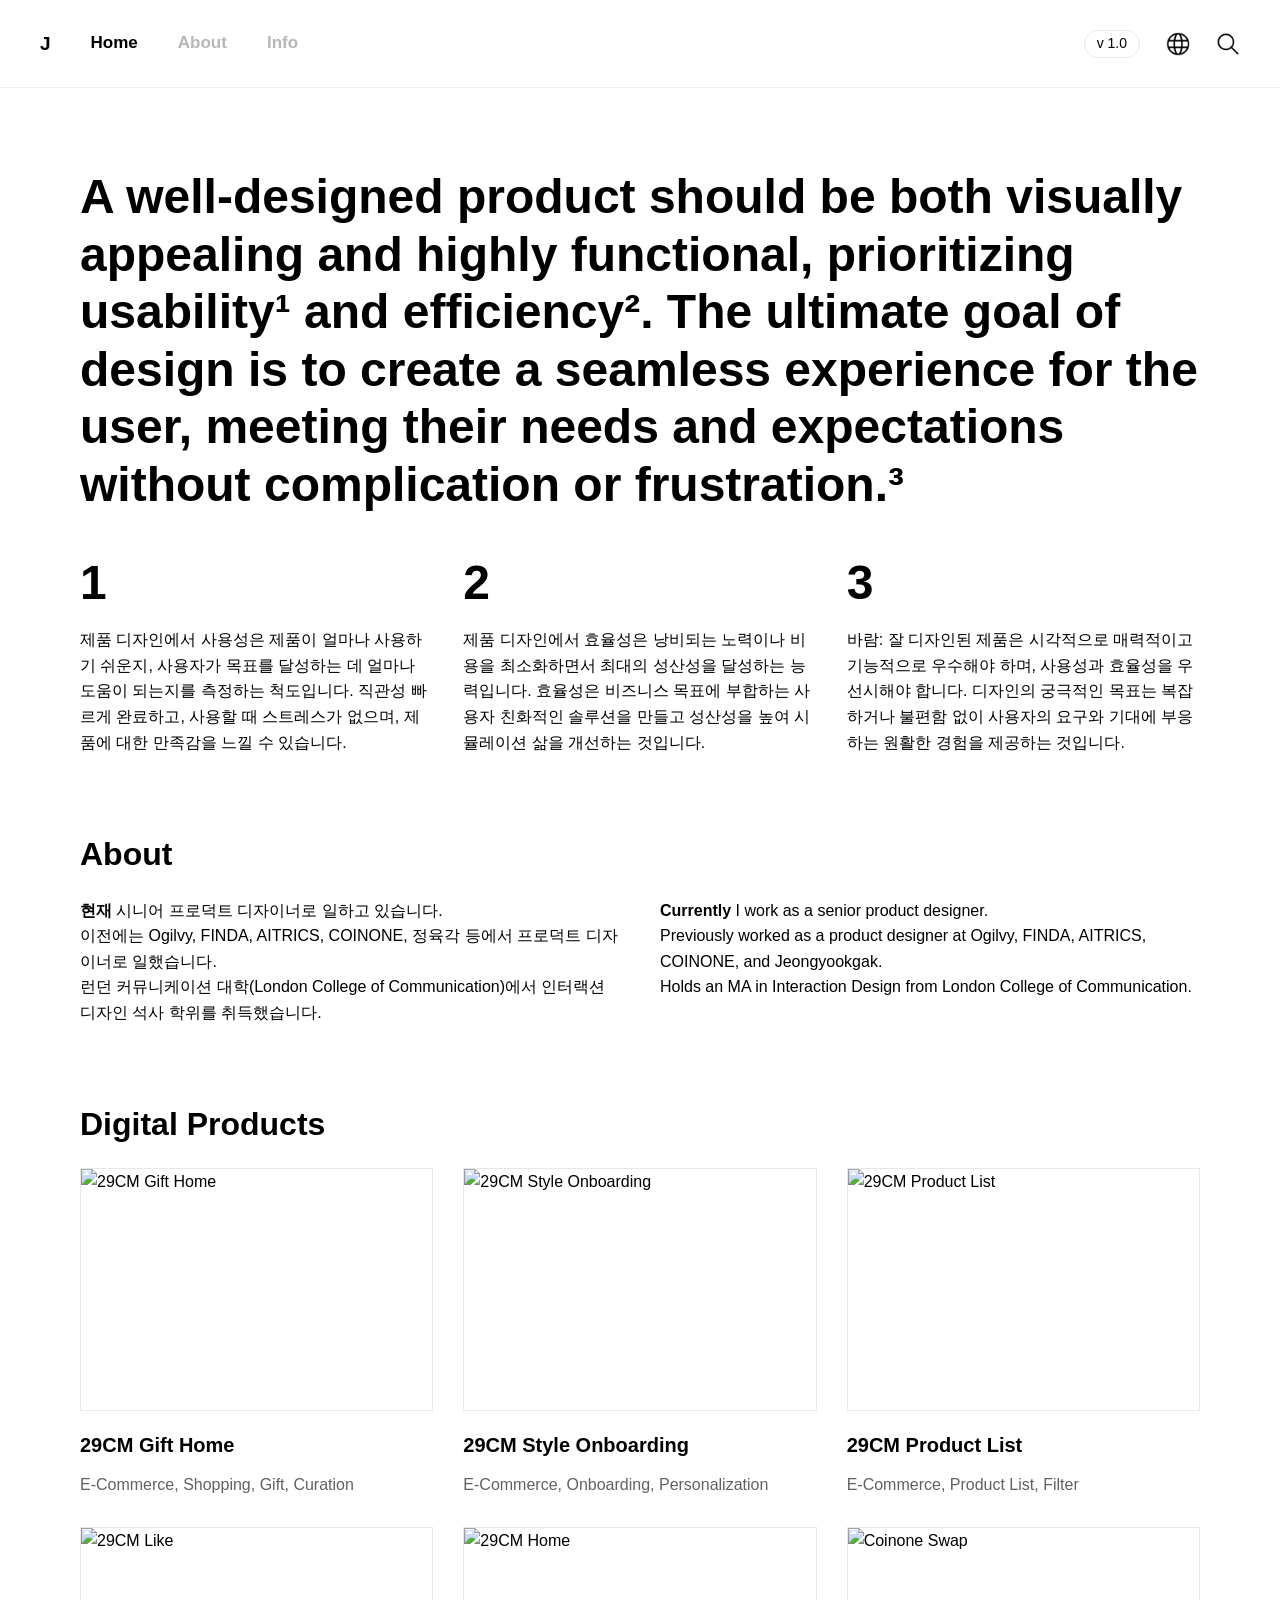
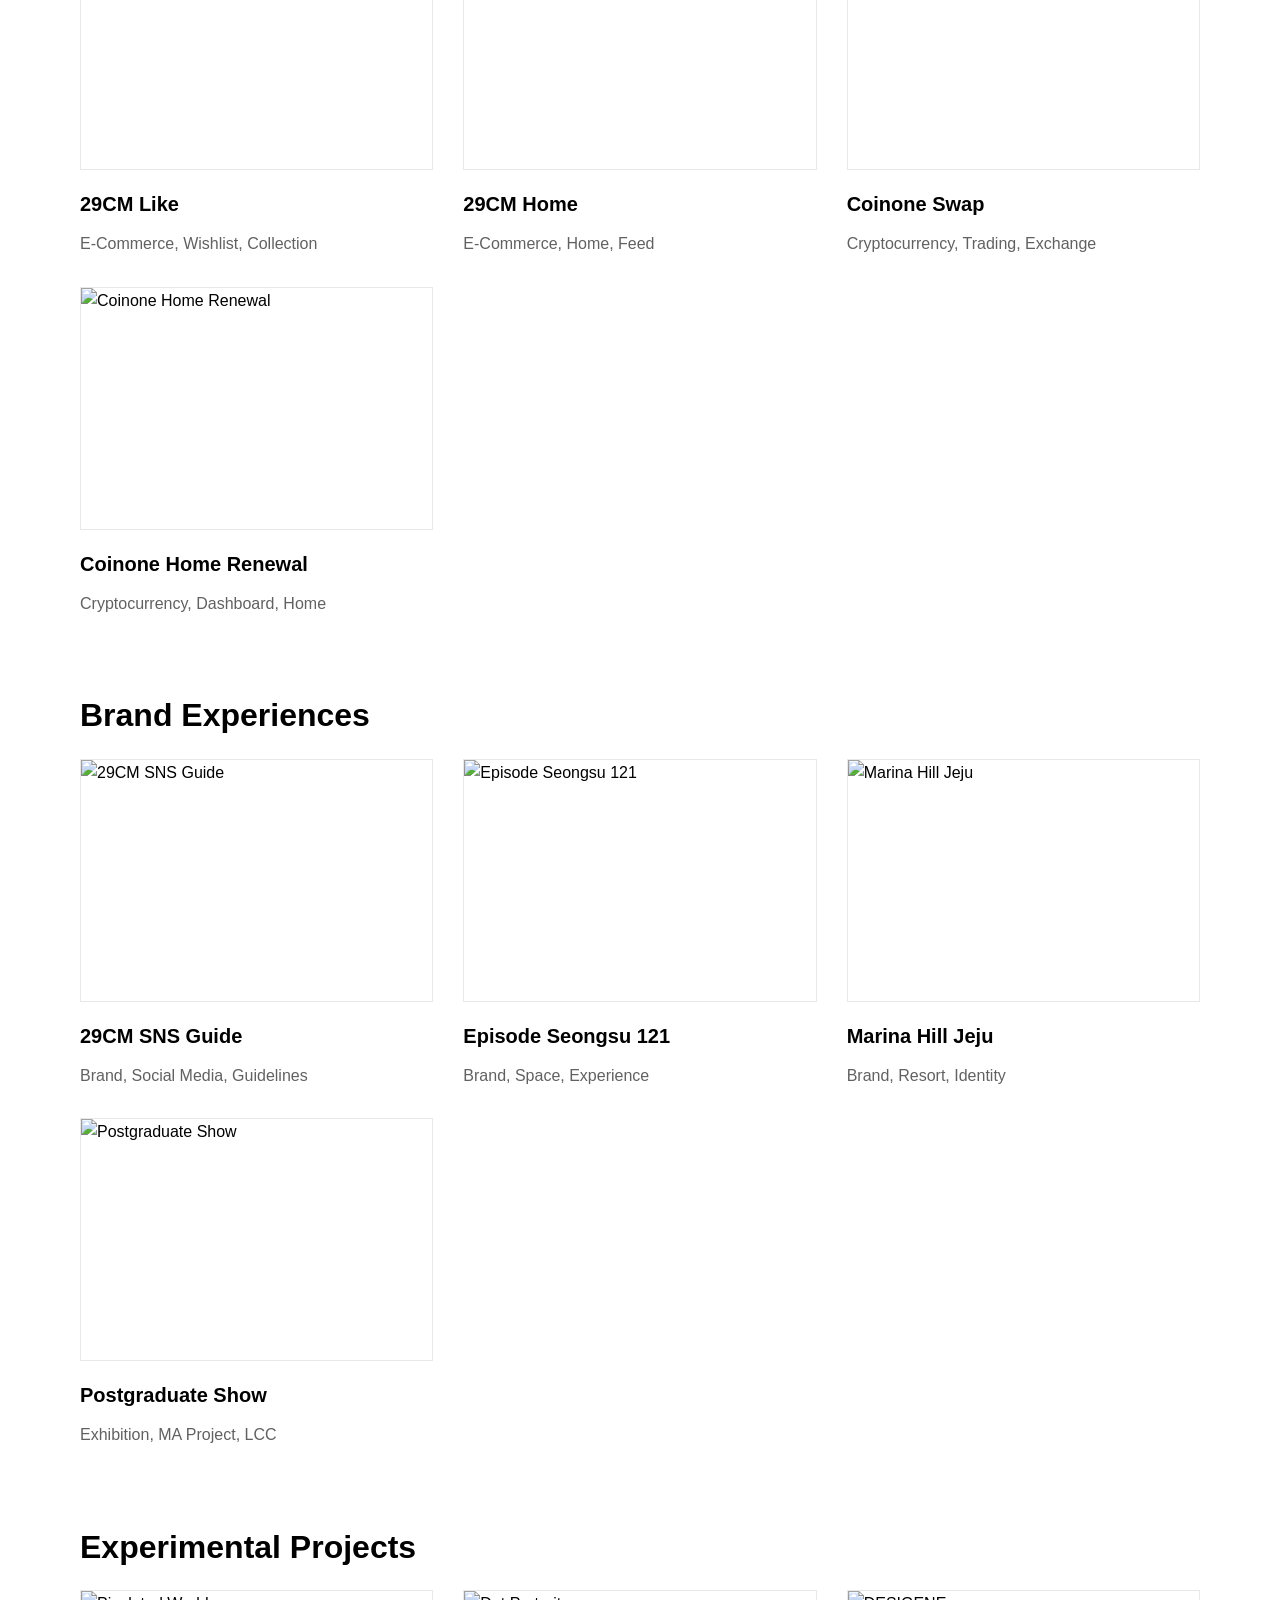
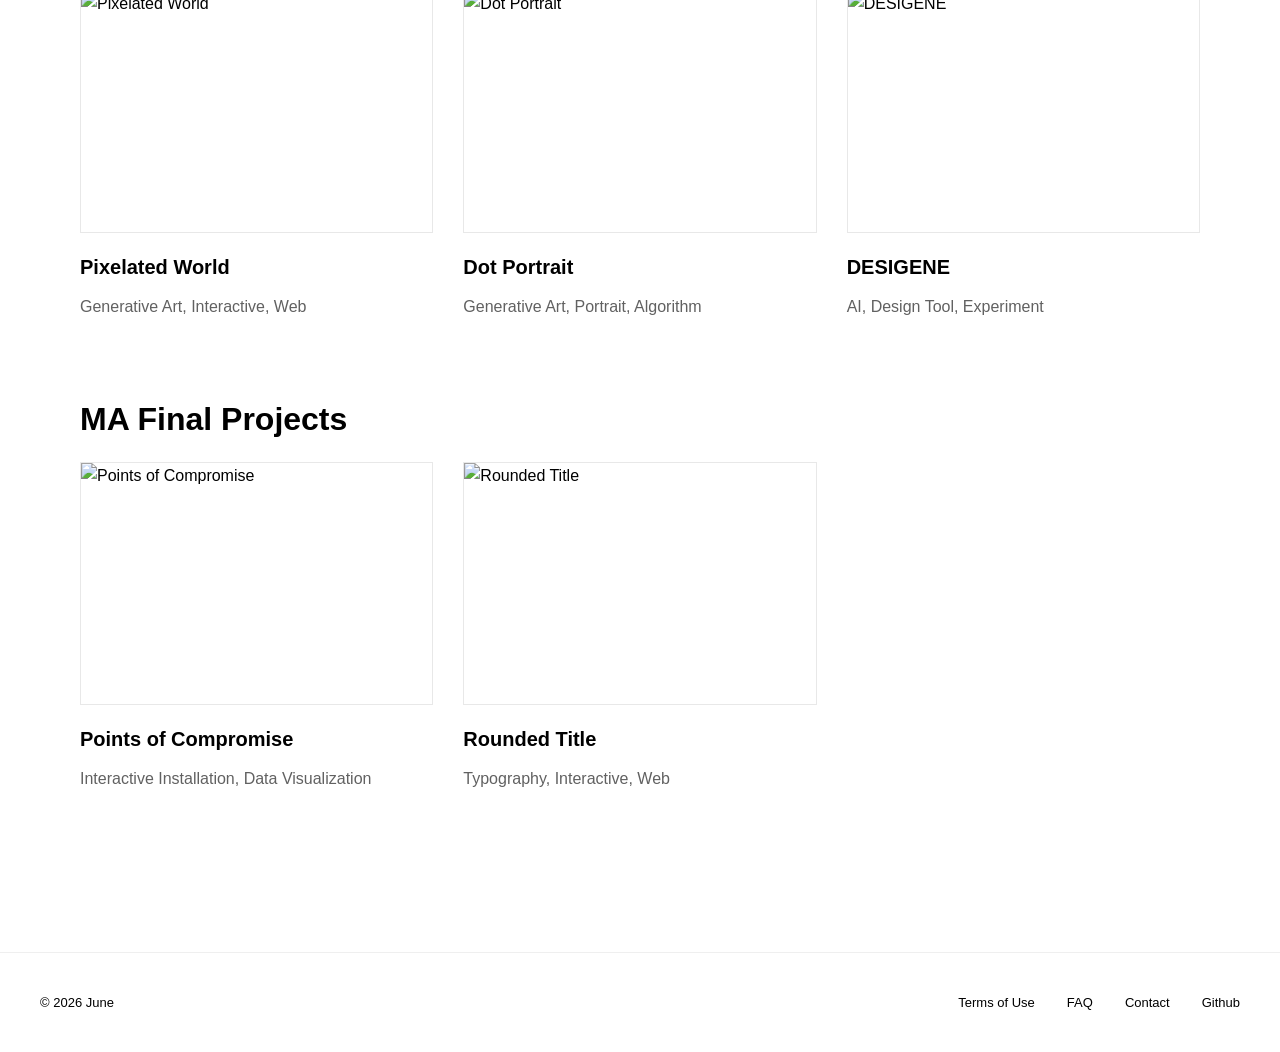
==== sample/test_lds.html @ 5cd8a5b3 "Initial commit" ====
<!DOCTYPE html>
<html lang="ko">
  <head>
    <meta charset="UTF-8" />
    <meta name="viewport" content="width=device-width, initial-scale=1.0" />
    <title>June - Product Designer</title>
    <style>
      * {
        margin: 0;
        padding: 0;
        box-sizing: border-box;
      }

      body {
        font-family: "SF Pro Text", -apple-system, BlinkMacSystemFont,
          sans-serif;
        font-size: 16px;
        font-weight: 400;
        line-height: 1.6;
        color: #000000;
        background: #ffffff;
        letter-spacing: 0px;
      }

      /* Top Navigation */
      .header {
        height: 88px;
        border-bottom: 1px solid #efefef;
        padding: 0 40px;
        display: flex;
        justify-content: space-between;
        align-items: center;
        position: sticky;
        top: 0;
        background: rgba(255, 255, 255, 0.95);
        backdrop-filter: blur(10px);
        -webkit-backdrop-filter: blur(10px);
        z-index: 100;
      }

      .header-left {
        display: flex;
        align-items: center;
        gap: 40px;
      }

      .logo {
        font-family: "LINE Seed Sans", -apple-system, BlinkMacSystemFont,
          sans-serif;
        font-size: 19px;
        font-weight: 800;
        line-height: 1;
        letter-spacing: 0px;
        color: #000000;
      }

      .header-nav {
        display: flex;
        gap: 40px;
      }

      .header-nav-item {
        font-family: "LINE Seed Sans", -apple-system, BlinkMacSystemFont,
          sans-serif;
        font-size: 17px;
        font-weight: 700;
        line-height: 1.2;
        letter-spacing: 0px;
        color: #b7b7b7;
        text-decoration: none;
        transition: color 0.2s;
      }

      .header-nav-item:hover,
      .header-nav-item.active {
        color: #000000;
      }

      .header-nav-item:active {
        color: #000000;
      }

      .header-right {
        display: flex;
        gap: 26px;
        align-items: center;
      }

      .version-badge {
        font-size: 14px;
        font-weight: 500;
        line-height: 1.5;
        letter-spacing: 0px;
        color: #000000;
        background-color: transparent;
        border: 1px solid #e8e8e8;
        border-radius: 20px;
        padding: 6px 12px;
        height: 28px;
        display: inline-flex;
        align-items: center;
      }

      .header-icon {
        width: 24px;
        height: 24px;
        cursor: pointer;
      }

      .language-wrapper {
        position: relative;
        display: flex;
        align-items: center;
      }

      /* Language Dropdown */
      .language-dropdown {
        position: fixed;
        top: 102px;
        background: #ffffff;
        border: 1px solid #000000;
        width: 80px;
        padding: 10px 0;
        display: none;
        z-index: 1000;
        margin-left: -40px;
      }

      .language-item {
        height: 36px;
        width: 80px;
        display: flex;
        align-items: center;
        justify-content: center;
        font-family: "SF Pro Text", -apple-system, BlinkMacSystemFont,
          sans-serif;
        font-size: 16px;
        font-weight: 500;
        color: #949494;
        cursor: pointer;
      }

      .language-item.active {
        color: #000000;
      }

      .language-item:hover {
        color: #000000;
      }

      /* Search Overlay */
      .search-overlay {
        position: fixed;
        top: 0;
        left: 0;
        width: 100%;
        height: 88px;
        background: rgba(255, 255, 255, 0.95);
        backdrop-filter: blur(10px);
        -webkit-backdrop-filter: blur(10px);
        border-bottom: 1px solid #efefef;
        z-index: 200;
        display: none;
      }

      .search-overlay-content {
        height: 88px;
        padding: 0 40px;
        display: flex;
        justify-content: space-between;
        align-items: center;
      }

      .search-overlay-left {
        display: flex;
        align-items: center;
      }

      .search-overlay-right {
        display: flex;
        align-items: center;
        gap: 20px;
      }

      .search-bar-icon {
        width: 24px;
        height: 24px;
      }

      .search-bar-input {
        border: none;
        outline: none;
        background: transparent;
        font-family: "SF Pro Text", -apple-system, BlinkMacSystemFont,
          sans-serif;
        font-size: 16px;
        font-weight: 400;
        line-height: 1.6;
        color: #000000;
        width: 450px;
        height: 24px;
      }

      .search-bar-input::placeholder {
        color: #949494;
      }

      .search-bar-close {
        width: 24px;
        height: 24px;
        cursor: pointer;
      }

      .search-close-btn {
        position: absolute;
        right: 40px;
        width: 24px;
        height: 24px;
        cursor: pointer;
      }

      /* Container */
      .container {
        max-width: 1440px;
        margin: 0 auto;
        padding: 80px 80px;
      }

      /* Hero Section */
      .hero {
        margin-bottom: 80px;
      }

      .display {
        font-family: "LINE Seed Sans", -apple-system, BlinkMacSystemFont,
          sans-serif;
        font-size: 48px;
        font-weight: 800;
        line-height: 1.2;
        letter-spacing: 0px;
        color: #000000;
        margin-bottom: 40px;
      }

      .philosophy-list {
        margin-bottom: 80px;
        display: grid;
        grid-template-columns: repeat(3, 1fr);
        gap: 30px;
      }

      .philosophy-item {
        display: flex;
        flex-direction: column;
        gap: 16px;
      }

      .philosophy-item .display {
        margin-bottom: 0;
      }

      .body {
        font-family: "SF Pro Text", -apple-system, BlinkMacSystemFont,
          sans-serif;
        font-size: 16px;
        font-weight: 400;
        line-height: 1.6;
        letter-spacing: 0px;
        color: #000000;
      }

      /* Biography */
      .biography {
        margin-bottom: 80px;
      }

      .h2 {
        font-family: "LINE Seed Sans", -apple-system, BlinkMacSystemFont,
          sans-serif;
        font-size: 32px;
        font-weight: 800;
        line-height: 1.2;
        letter-spacing: 0px;
        color: #000000;
        margin-bottom: 24px;
      }

      .bio-content {
        display: grid;
        grid-template-columns: 1fr 1fr;
        gap: 40px;
      }

      .body strong {
        font-weight: 700;
        color: #000000;
      }

      .body p {
        margin-bottom: 0;
      }

      /* Projects */
      .projects {
        margin-bottom: 80px;
      }

      .h2 {
        font-family: "LINE Seed Sans", -apple-system, BlinkMacSystemFont,
          sans-serif;
        font-size: 32px;
        font-weight: 800;
        line-height: 1.2;
        letter-spacing: 0px;
        color: #000000;
        margin-bottom: 24px;
      }

      .project-grid {
        display: grid;
        grid-template-columns: repeat(3, 1fr);
        gap: 30px;
        margin-bottom: 80px;
      }

      .project-card {
        text-decoration: none;
        color: inherit;
        display: block;
        cursor: pointer;
      }

      .project-card.disabled {
        pointer-events: none;
      }

      .project-image {
        transition: all 0.2s ease;
      }

      .project-card:hover .project-image {
        transform: translateY(-4px);
        box-shadow: 0 6px 12px rgba(0, 0, 0, 0.06);
      }

      .project-image {
        width: 100%;
        aspect-ratio: 320 / 220;
        background: #ffffff;
        border: 1px solid #e8e8e8;
        border-radius: 0px;
        margin-bottom: 16px;
        overflow: hidden;
        display: flex;
        align-items: center;
        justify-content: center;
      }

      .project-image img {
        width: 100%;
        height: 100%;
        object-fit: cover;
      }

      .card-medium-title {
        font-family: "SF Pro Text", -apple-system, BlinkMacSystemFont,
          sans-serif;
        font-size: 20px;
        font-weight: 800;
        line-height: 1.3;
        letter-spacing: 0px;
        color: #000000;
        margin-bottom: 14px;
        padding-top: 5px;
      }

      .card-medium-text {
        font-family: "SF Pro Text", -apple-system, BlinkMacSystemFont,
          sans-serif;
        font-size: 16px;
        font-weight: 400;
        line-height: 1.6;
        letter-spacing: 0px;
        color: #616161;
      }

      /* Footer */
      .footer {
        background: #ffffff;
        border-top: 1px solid #efefef;
        padding: 40px 40px;
        display: flex;
        justify-content: space-between;
        align-items: center;
      }

      .footer-copyright {
        font-family: "SF Pro Text", -apple-system, BlinkMacSystemFont,
          sans-serif;
        font-size: 13px;
        font-weight: 500;
        line-height: 1.5;
        letter-spacing: 0px;
        color: #000000;
      }

      .footer-links {
        display: flex;
        gap: 32px;
      }

      .footer-link {
        font-family: "SF Pro Text", -apple-system, BlinkMacSystemFont,
          sans-serif;
        font-size: 13px;
        font-weight: 500;
        line-height: 1.5;
        letter-spacing: 0px;
        color: #000000;
        text-decoration: none;
        transition: color 0.2s;
      }

      .footer-links:hover .footer-link {
        color: #b7b7b7;
      }

      .footer-link:hover {
        color: #000000 !important;
      }

      /* Responsive Grid */
      @media (max-width: 1024px) {
        .project-grid {
          grid-template-columns: repeat(2, 1fr);
          gap: 24px;
        }
        .container {
          padding: 60px 40px;
        }
        .header {
          padding: 0 40px;
        }
        .footer {
          padding: 40px 40px;
        }
      }

      @media (max-width: 1024px) {
        .philosophy-list {
          grid-template-columns: 1fr;
          gap: 40px;
        }
      }

      @media (max-width: 768px) {
        .project-grid {
          grid-template-columns: 1fr;
          gap: 24px;
        }
        .philosophy-list {
          grid-template-columns: 1fr;
          gap: 32px;
        }
        .container {
          padding: 40px 24px;
        }
        .header {
          padding: 0 24px;
        }
        .footer {
          padding: 40px 24px;
          flex-direction: column;
          gap: 24px;
          align-items: flex-start;
        }
        .display {
          font-size: 32px;
        }
        .display {
          font-size: 40px;
        }
        .bio-content {
          grid-template-columns: 1fr;
          gap: 24px;
        }
      }
    </style>
  </head>
  <body>
    <!-- Top Navigation -->
    <header class="header">
      <div class="header-left">
        <div class="logo">J</div>
        <nav class="header-nav">
          <a href="#home" class="header-nav-item active">Home</a>
          <a href="#about" class="header-nav-item">About</a>
          <a href="#info" class="header-nav-item">Info</a>
        </nav>
      </div>
      <div class="header-right">
        <div class="version-badge">v 1.0</div>
        <div class="language-wrapper">
          <img
            src="../images/lds_earth_regular.png"
            alt="Language"
            class="header-icon"
            id="languageBtn"
          />
          <div class="language-dropdown" id="languageDropdown">
            <div class="language-item">EN</div>
            <div class="language-item active">KR</div>
            <div class="language-item">JP</div>
          </div>
        </div>
        <img
          src="../images/lds_search_regular.png"
          alt="Search"
          class="header-icon"
          id="searchBtn"
        />
      </div>
    </header>

    <!-- Search Overlay -->
    <div class="search-overlay" id="searchOverlay">
      <div class="search-overlay-content">
        <div class="search-overlay-left">
          <div class="logo">J</div>
        </div>
        <div class="search-overlay-right">
          <img
            src="../images/lds_search_regular.png"
            alt="Search"
            class="search-bar-icon"
          />
          <input
            type="text"
            class="search-bar-input"
            placeholder="Search product"
            id="searchInput"
          />
          <img
            src="../images/lds_times_regular.png"
            alt="Close"
            class="search-bar-close"
            id="closeSearchBtn"
          />
        </div>
      </div>
    </div>

    <!-- Main Content -->
    <div class="container">
      <!-- Hero / Philosophy -->
      <section class="hero" id="home">
        <h1 class="display">
          A well-designed product should be both visually appealing and highly
          functional, prioritizing usability¹ and efficiency². The ultimate goal
          of design is to create a seamless experience for the user, meeting
          their needs and expectations without complication or frustration.³
        </h1>

        <div class="philosophy-list">
          <div class="philosophy-item">
            <span class="display">1</span>
            <span class="body"
              >제품 디자인에서 사용성은 제품이 얼마나 사용하기 쉬운지, 사용자가
              목표를 달성하는 데 얼마나 도움이 되는지를 측정하는 척도입니다.
              직관성 빠르게 완료하고, 사용할 때 스트레스가 없으며, 제품에 대한
              만족감을 느낄 수 있습니다.</span
            >
          </div>
          <div class="philosophy-item">
            <span class="display">2</span>
            <span class="body"
              >제품 디자인에서 효율성은 낭비되는 노력이나 비용을 최소화하면서
              최대의 성산성을 달성하는 능력입니다. 효율성은 비즈니스 목표에
              부합하는 사용자 친화적인 솔루션을 만들고 성산성을 높여 시뮬레이션
              삶을 개선하는 것입니다.</span
            >
          </div>
          <div class="philosophy-item">
            <span class="display">3</span>
            <span class="body"
              >바람: 잘 디자인된 제품은 시각적으로 매력적이고 기능적으로
              우수해야 하며, 사용성과 효율성을 우선시해야 합니다. 디자인의
              궁극적인 목표는 복잡하거나 불편함 없이 사용자의 요구와 기대에
              부응하는 원활한 경험을 제공하는 것입니다.</span
            >
          </div>
        </div>
      </section>

      <!-- Biography -->
      <section class="biography" id="about">
        <h2 class="h2">About</h2>
        <div class="bio-content">
          <div class="body">
            <p>
              <strong>현재</strong> 시니어 프로덕트 디자이너로 일하고 있습니다.
            </p>
            <p>
              이전에는 Ogilvy, FINDA, AITRICS, COINONE, 정육각 등에서 프로덕트
              디자이너로 일했습니다.
            </p>
            <p>
              런던 커뮤니케이션 대학(London College of Communication)에서
              인터랙션 디자인 석사 학위를 취득했습니다.
            </p>
          </div>
          <div class="body">
            <p>
              <strong>Currently</strong> I work as a senior product designer.
            </p>
            <p>
              Previously worked as a product designer at Ogilvy, FINDA, AITRICS,
              COINONE, and Jeongyookgak.
            </p>
            <p>
              Holds an MA in Interaction Design from London College of
              Communication.
            </p>
          </div>
        </div>
      </section>

      <!-- Digital Products -->
      <section class="projects">
        <h2 class="h2">Digital Products</h2>
        <div class="project-grid">
          <a href="#" class="project-card">
            <div class="project-image">
              <img
                src="https://ik.imagekit.io/jayyoungjunkim/thumb/29cm_gift-curation_thumb.png?updatedAt=1746955891918"
                alt="29CM Gift Home"
              />
            </div>
            <h3 class="card-medium-title">29CM Gift Home</h3>
            <p class="card-medium-text">E-Commerce, Shopping, Gift, Curation</p>
          </a>

          <a href="#" class="project-card">
            <div class="project-image">
              <img
                src="https://ik.imagekit.io/jayyoungjunkim/thumb/29cm_style-onboarding_thumb.png?updatedAt=1746955895655"
                alt="29CM Style Onboarding"
              />
            </div>
            <h3 class="card-medium-title">29CM Style Onboarding</h3>
            <p class="card-medium-text">
              E-Commerce, Onboarding, Personalization
            </p>
          </a>

          <div class="project-card disabled">
            <div class="project-image">
              <img
                src="https://ik.imagekit.io/jayyoungjunkim/thumb/29cm_list_thumb.jpg?updatedAt=1746955888360"
                alt="29CM Product List"
              />
            </div>
            <h3 class="card-medium-title">29CM Product List</h3>
            <p class="card-medium-text">E-Commerce, Product List, Filter</p>
          </div>

          <div class="project-card disabled">
            <div class="project-image">
              <img
                src="https://ik.imagekit.io/jayyoungjunkim/thumb/29cm_like_thumb.jpg?updatedAt=1746955888317"
                alt="29CM Like"
              />
            </div>
            <h3 class="card-medium-title">29CM Like</h3>
            <p class="card-medium-text">E-Commerce, Wishlist, Collection</p>
          </div>

          <div class="project-card disabled">
            <div class="project-image">
              <img
                src="https://ik.imagekit.io/jayyoungjunkim/thumb/29cm_home_thumb.jpg?updatedAt=1746955888327"
                alt="29CM Home"
              />
            </div>
            <h3 class="card-medium-title">29CM Home</h3>
            <p class="card-medium-text">E-Commerce, Home, Feed</p>
          </div>

          <a href="#" class="project-card">
            <div class="project-image">
              <img
                src="https://ik.imagekit.io/jayyoungjunkim/thumb/coinone_swap_thumb.jpg?updatedAt=1746955888379"
                alt="Coinone Swap"
              />
            </div>
            <h3 class="card-medium-title">Coinone Swap</h3>
            <p class="card-medium-text">Cryptocurrency, Trading, Exchange</p>
          </a>

          <a href="#" class="project-card">
            <div class="project-image">
              <img
                src="https://ik.imagekit.io/jayyoungjunkim/thumb/coinone_home_thumb.jpg?updatedAt=1746955893148"
                alt="Coinone Home Renewal"
              />
            </div>
            <h3 class="card-medium-title">Coinone Home Renewal</h3>
            <p class="card-medium-text">Cryptocurrency, Dashboard, Home</p>
          </a>
        </div>
      </section>

      <!-- Brand Experiences -->
      <section class="projects">
        <h2 class="h2">Brand Experiences</h2>
        <div class="project-grid">
          <div class="project-card disabled">
            <div class="project-image">
              <img
                src="https://ik.imagekit.io/jayyoungjunkim/thumb/29cm_sns_thumb.jpg?updatedAt=1746955897387"
                alt="29CM SNS Guide"
              />
            </div>
            <h3 class="card-medium-title">29CM SNS Guide</h3>
            <p class="card-medium-text">Brand, Social Media, Guidelines</p>
          </div>

          <div class="project-card disabled">
            <div class="project-image">
              <img
                src="https://ik.imagekit.io/jayyoungjunkim/thumb/ep_thumb.jpg?updatedAt=1746955893503"
                alt="Episode Seongsu 121"
              />
            </div>
            <h3 class="card-medium-title">Episode Seongsu 121</h3>
            <p class="card-medium-text">Brand, Space, Experience</p>
          </div>

          <div class="project-card disabled">
            <div class="project-image">
              <img
                src="https://ik.imagekit.io/jayyoungjunkim/thumb/marinahill_thumb.jpg?updatedAt=1746955888264"
                alt="Marina Hill Jeju"
              />
            </div>
            <h3 class="card-medium-title">Marina Hill Jeju</h3>
            <p class="card-medium-text">Brand, Resort, Identity</p>
          </div>

          <div class="project-card disabled">
            <div class="project-image">
              <img
                src="https://ik.imagekit.io/jayyoungjunkim/thumb/postgraduate_thumb.jpg?updatedAt=1746955888355"
                alt="Postgraduate Show"
              />
            </div>
            <h3 class="card-medium-title">Postgraduate Show</h3>
            <p class="card-medium-text">Exhibition, MA Project, LCC</p>
          </div>
        </div>
      </section>

      <!-- Experimental Projects -->
      <section class="projects">
        <h2 class="h2">Experimental Projects</h2>
        <div class="project-grid">
          <div class="project-card disabled">
            <div class="project-image">
              <img
                src="https://ik.imagekit.io/jayyoungjunkim/thumb/pixelated_thumb.jpg?updatedAt=1746955893186"
                alt="Pixelated World"
              />
            </div>
            <h3 class="card-medium-title">Pixelated World</h3>
            <p class="card-medium-text">Generative Art, Interactive, Web</p>
          </div>

          <div class="project-card disabled">
            <div class="project-image">
              <img
                src="https://ik.imagekit.io/jayyoungjunkim/thumb/dp_thumbi.jpg?updatedAt=1746955893567"
                alt="Dot Portrait"
              />
            </div>
            <h3 class="card-medium-title">Dot Portrait</h3>
            <p class="card-medium-text">Generative Art, Portrait, Algorithm</p>
          </div>

          <div class="project-card disabled">
            <div class="project-image">
              <img
                src="https://ik.imagekit.io/jayyoungjunkim/thumb/desigene_thumb.jpg?updatedAt=1746955888376"
                alt="DESIGENE"
              />
            </div>
            <h3 class="card-medium-title">DESIGENE</h3>
            <p class="card-medium-text">AI, Design Tool, Experiment</p>
          </div>
        </div>
      </section>

      <!-- MA Final Projects -->
      <section class="projects">
        <h2 class="h2">MA Final Projects</h2>
        <div class="project-grid">
          <div class="project-card disabled">
            <div class="project-image">
              <img
                src="https://ik.imagekit.io/jayyoungjunkim/thumb/compromuse_thumb.gif?updatedAt=1746955893519"
                alt="Points of Compromise"
              />
            </div>
            <h3 class="card-medium-title">Points of Compromise</h3>
            <p class="card-medium-text">
              Interactive Installation, Data Visualization
            </p>
          </div>

          <div class="project-card disabled">
            <div class="project-image">
              <img
                src="https://ik.imagekit.io/jayyoungjunkim/thumb/rounded-title_thumb.jpg?updatedAt=1746955888382"
                alt="Rounded Title"
              />
            </div>
            <h3 class="card-medium-title">Rounded Title</h3>
            <p class="card-medium-text">Typography, Interactive, Web</p>
          </div>
        </div>
      </section>
    </div>

    <!-- Footer -->
    <footer class="footer" id="info">
      <div class="footer-copyright">© 2026 June</div>
      <div class="footer-links">
        <a href="#" class="footer-link">Terms of Use</a>
        <a href="#" class="footer-link">FAQ</a>
        <a href="#" class="footer-link">Contact</a>
        <a href="#" class="footer-link">Github</a>
      </div>
    </footer>

    <script>
      // Navigation scroll spy
      const sections = document.querySelectorAll("section[id], footer[id]");
      const navLinks = document.querySelectorAll(".header-nav a");

      function updateActiveNav() {
        let current = "";

        // Check if at bottom of page (for footer/info section)
        const isAtBottom =
          window.innerHeight + window.scrollY >=
          document.documentElement.scrollHeight - 50;

        if (isAtBottom) {
          current = "info";
        } else {
          sections.forEach((section) => {
            const sectionTop = section.offsetTop;
            const sectionHeight = section.clientHeight;
            if (window.scrollY >= sectionTop - 100) {
              current = section.getAttribute("id");
            }
          });

          // If at top of page, set Home as active
          if (window.scrollY < 300) {
            current = "home";
          }
        }

        navLinks.forEach((link) => {
          link.classList.remove("active");
          const href = link.getAttribute("href");
          if (current && href === "#" + current) {
            link.classList.add("active");
          }
        });
      }

      // Update on scroll
      window.addEventListener("scroll", updateActiveNav);

      // Smooth scroll on click
      navLinks.forEach((link) => {
        link.addEventListener("click", function (e) {
          e.preventDefault();
          const href = this.getAttribute("href");
          const targetId = href.substring(1);
          const targetSection = document.getElementById(targetId);
          if (targetSection) {
            targetSection.scrollIntoView({
              behavior: "smooth",
              block: "start",
            });
          }
        });
      });

      // Initialize on page load
      updateActiveNav();

      // Search functionality
      const searchBtn = document.getElementById("searchBtn");
      const closeSearchBtn = document.getElementById("closeSearchBtn");
      const searchOverlay = document.getElementById("searchOverlay");
      const searchInput = document.getElementById("searchInput");

      searchBtn.addEventListener("click", function () {
        searchOverlay.style.display = "block";
        setTimeout(() => searchInput.focus(), 10);
      });

      closeSearchBtn.addEventListener("click", function () {
        searchOverlay.style.display = "none";
        searchInput.value = "";
      });

      // ESC key to close search
      document.addEventListener("keydown", function (e) {
        if (e.key === "Escape" && searchOverlay.style.display === "block") {
          searchOverlay.style.display = "none";
          searchInput.value = "";
        }
      });

      // Language dropdown functionality
      const languageBtn = document.getElementById("languageBtn");
      const languageDropdown = document.getElementById("languageDropdown");
      const languageItems = document.querySelectorAll(".language-item");

      languageBtn.addEventListener("click", function (e) {
        const rect = languageBtn.getBoundingClientRect();
        const centerX = rect.left + rect.width / 2;
        const topY = rect.bottom + 14;
        languageDropdown.style.left = centerX + "px";
        languageDropdown.style.top = topY + "px";
        languageDropdown.style.display =
          languageDropdown.style.display === "block" ? "none" : "block";
      });

      languageItems.forEach((item) => {
        item.addEventListener("click", function () {
          languageItems.forEach((i) => i.classList.remove("active"));
          this.classList.add("active");
          languageDropdown.style.display = "none";
        });
      });

      // Close dropdown when clicking outside
      document.addEventListener("click", function (e) {
        if (
          !languageBtn.contains(e.target) &&
          !languageDropdown.contains(e.target)
        ) {
          languageDropdown.style.display = "none";
        }
      });
    </script>
  </body>
</html>
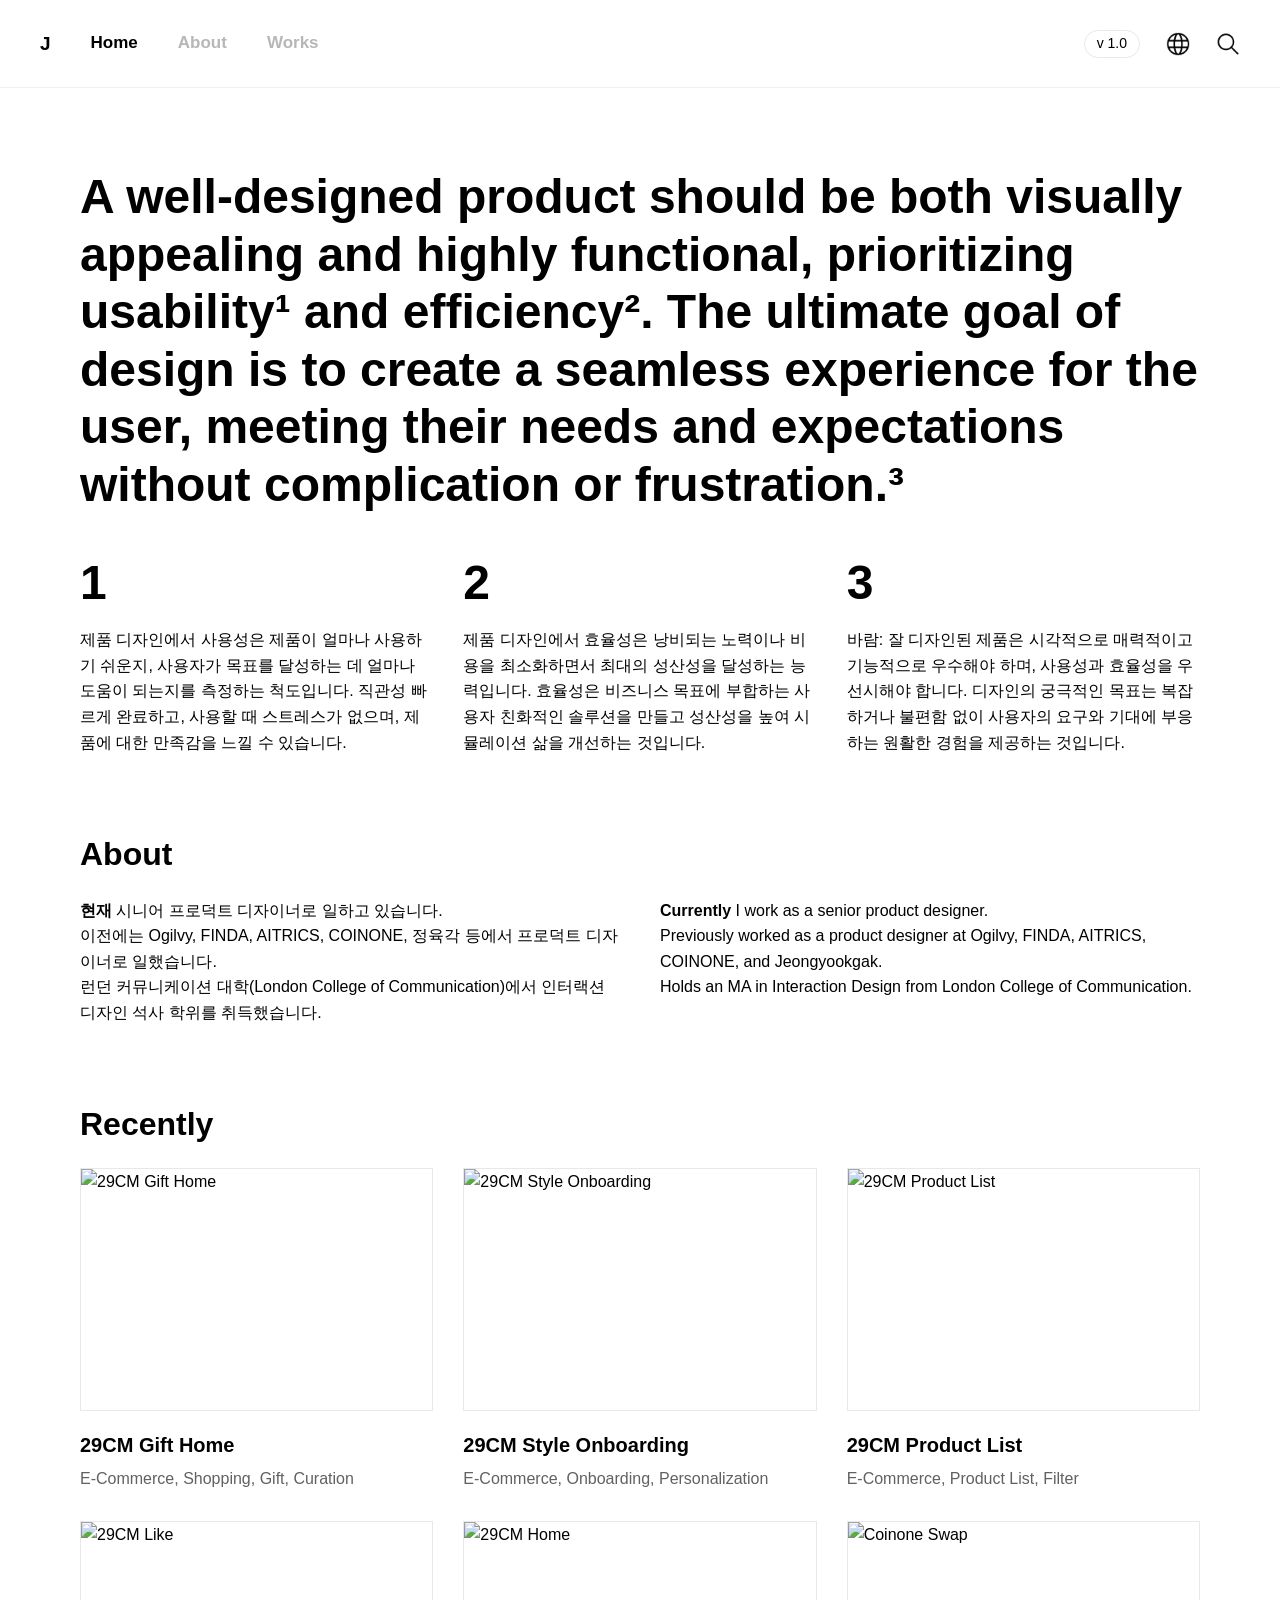
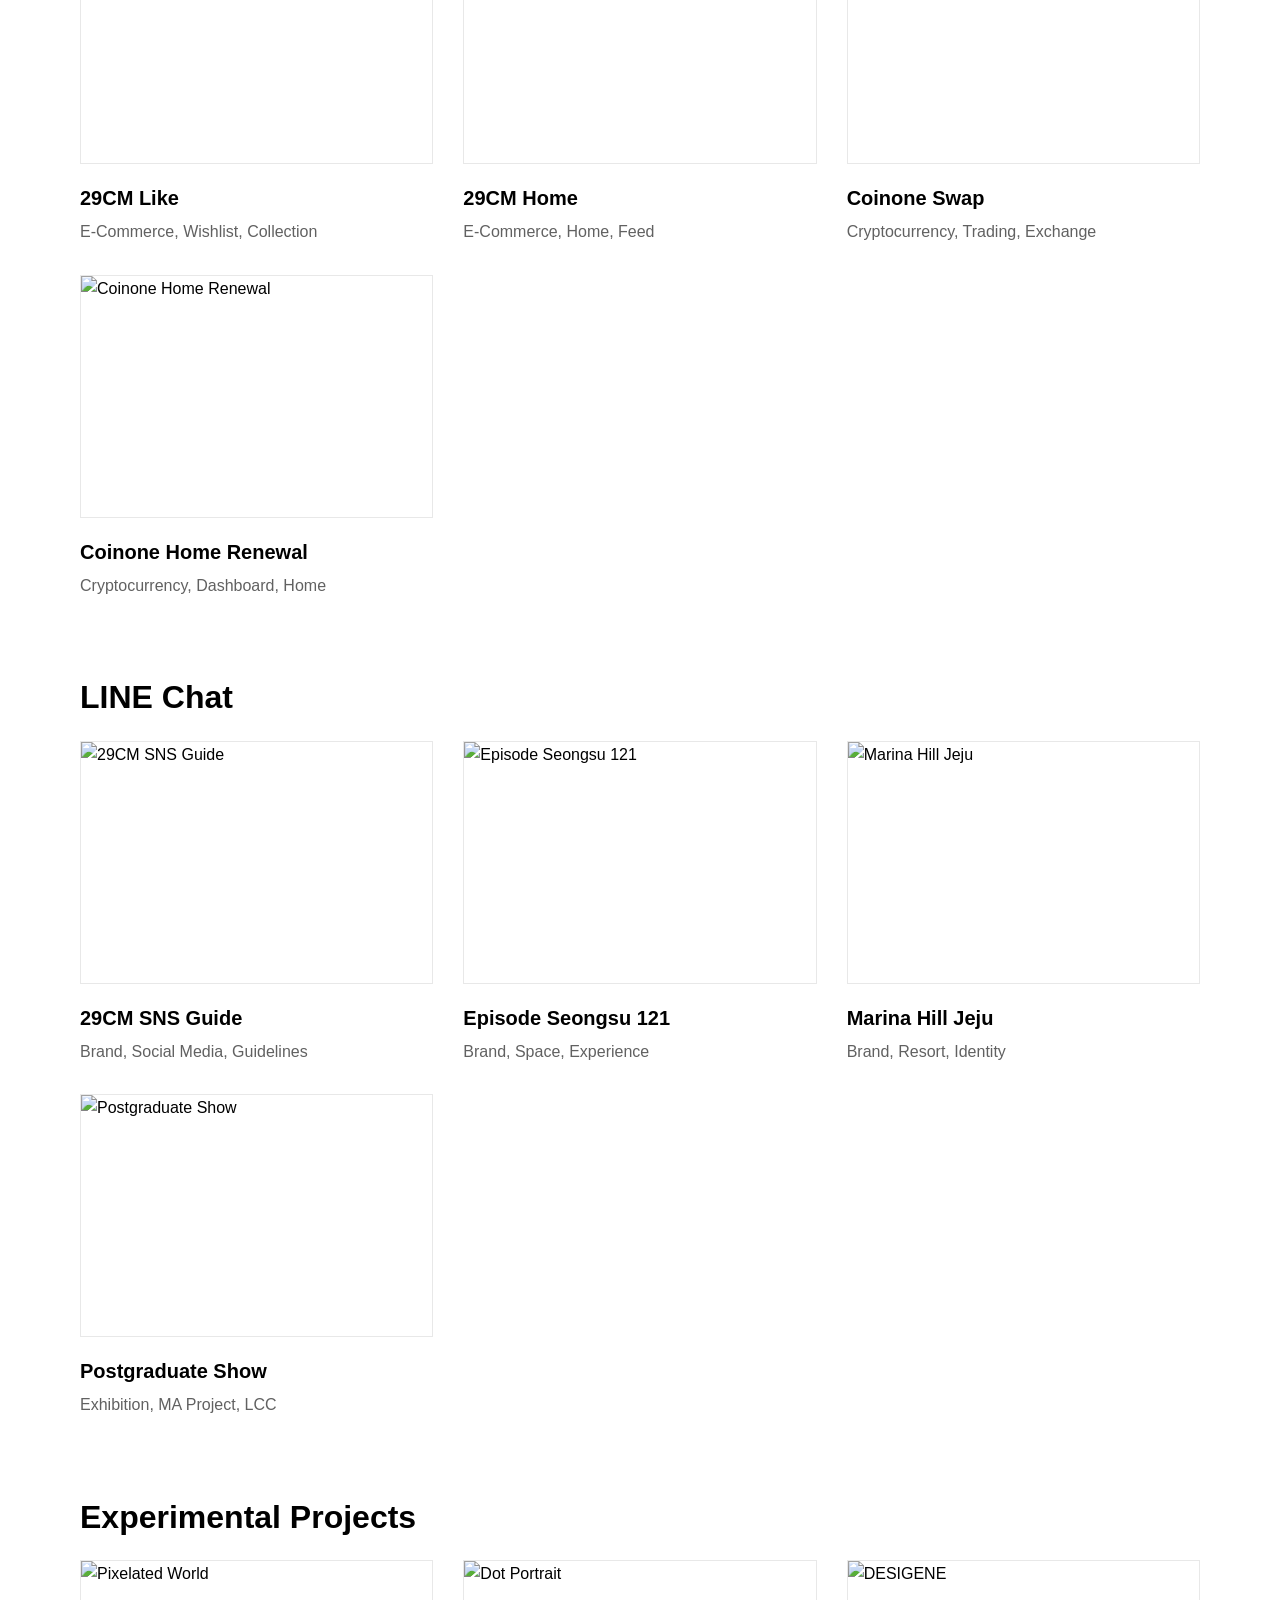
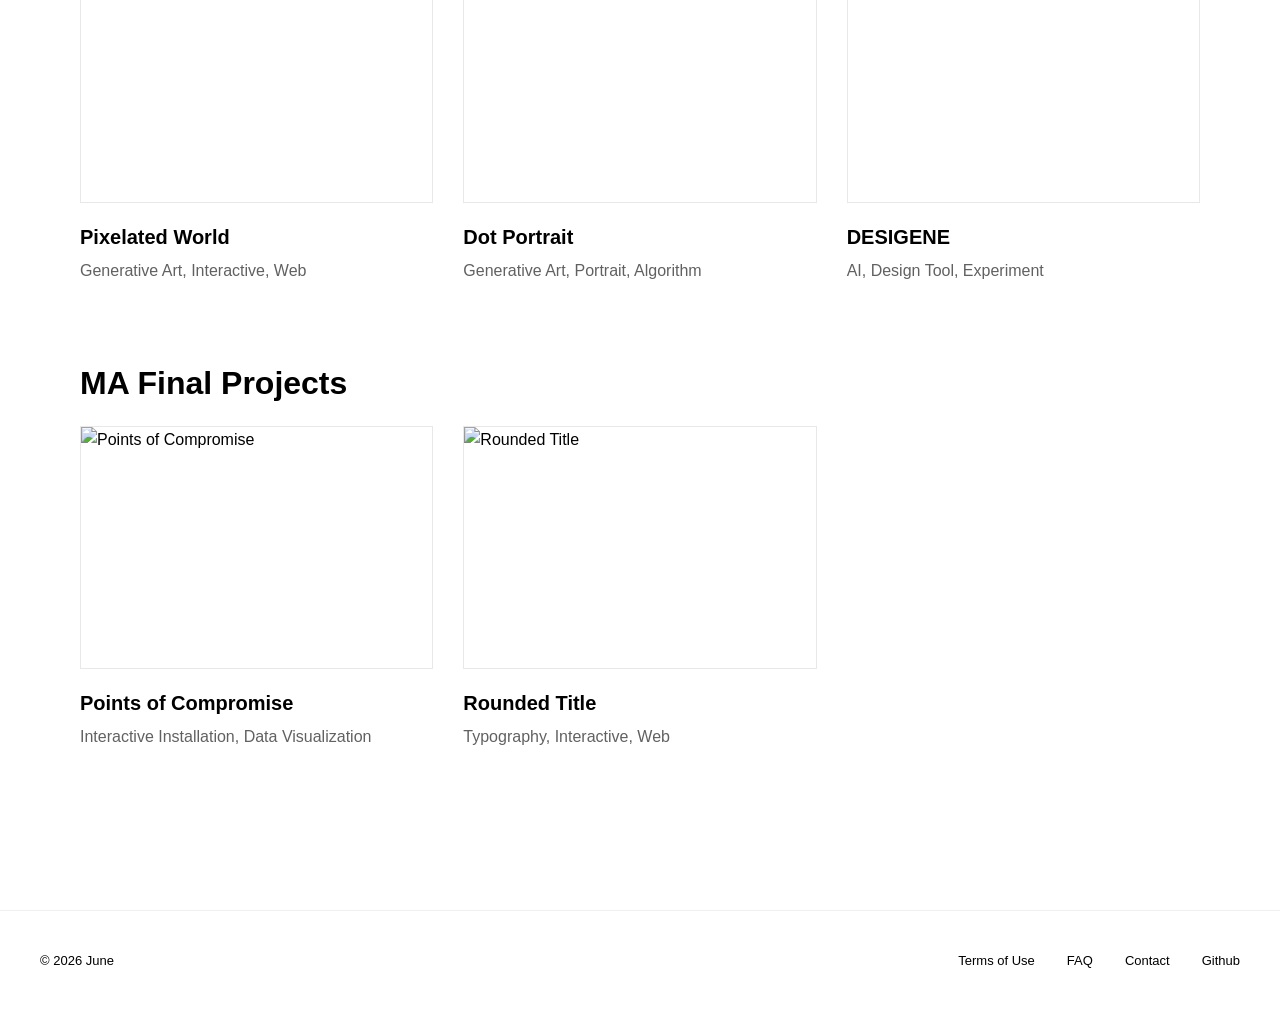
==== commit 3a2ec354: "dd" ====
--- a/sample/test_lds.html
+++ b/sample/test_lds.html
@@ -48,7 +48,7 @@
         font-family: "LINE Seed Sans", -apple-system, BlinkMacSystemFont,
           sans-serif;
         font-size: 19px;
-        font-weight: 800;
+        font-weight: 700;
         line-height: 1;
         letter-spacing: 0px;
         color: #000000;
@@ -235,7 +235,7 @@
         font-family: "LINE Seed Sans", -apple-system, BlinkMacSystemFont,
           sans-serif;
         font-size: 48px;
-        font-weight: 800;
+        font-weight: 700;
         line-height: 1.2;
         letter-spacing: 0px;
         color: #000000;
@@ -278,7 +278,7 @@
         font-family: "LINE Seed Sans", -apple-system, BlinkMacSystemFont,
           sans-serif;
         font-size: 32px;
-        font-weight: 800;
+        font-weight: 700;
         line-height: 1.2;
         letter-spacing: 0px;
         color: #000000;
@@ -309,7 +309,7 @@
         font-family: "LINE Seed Sans", -apple-system, BlinkMacSystemFont,
           sans-serif;
         font-size: 32px;
-        font-weight: 800;
+        font-weight: 700;
         line-height: 1.2;
         letter-spacing: 0px;
         color: #000000;
@@ -366,11 +366,11 @@
         font-family: "SF Pro Text", -apple-system, BlinkMacSystemFont,
           sans-serif;
         font-size: 20px;
-        font-weight: 800;
+        font-weight: 700;
         line-height: 1.3;
         letter-spacing: 0px;
         color: #000000;
-        margin-bottom: 14px;
+        margin-bottom: 8px;
         padding-top: 5px;
       }
 
@@ -495,7 +495,7 @@
         <nav class="header-nav">
           <a href="#home" class="header-nav-item active">Home</a>
           <a href="#about" class="header-nav-item">About</a>
-          <a href="#info" class="header-nav-item">Info</a>
+          <a href="#works" class="header-nav-item">Works</a>
         </nav>
       </div>
       <div class="header-right">
@@ -627,7 +627,7 @@
 
       <!-- Digital Products -->
       <section class="projects">
-        <h2 class="h2">Digital Products</h2>
+        <h2 class="h2">Recently</h2>
         <div class="project-grid">
           <a href="#" class="project-card">
             <div class="project-image">
@@ -712,7 +712,7 @@
 
       <!-- Brand Experiences -->
       <section class="projects">
-        <h2 class="h2">Brand Experiences</h2>
+        <h2 class="h2">LINE Chat</h2>
         <div class="project-grid">
           <div class="project-card disabled">
             <div class="project-image">
@@ -831,7 +831,7 @@
     </div>
 
     <!-- Footer -->
-    <footer class="footer" id="info">
+    <footer class="footer" id="Works">
       <div class="footer-copyright">© 2026 June</div>
       <div class="footer-links">
         <a href="#" class="footer-link">Terms of Use</a>
@@ -849,13 +849,13 @@
       function updateActiveNav() {
         let current = "";
 
-        // Check if at bottom of page (for footer/info section)
+        // Check if at bottom of page (for footer/Works section)
         const isAtBottom =
           window.innerHeight + window.scrollY >=
           document.documentElement.scrollHeight - 50;
 
         if (isAtBottom) {
-          current = "info";
+          current = "Works";
         } else {
           sections.forEach((section) => {
             const sectionTop = section.offsetTop;
